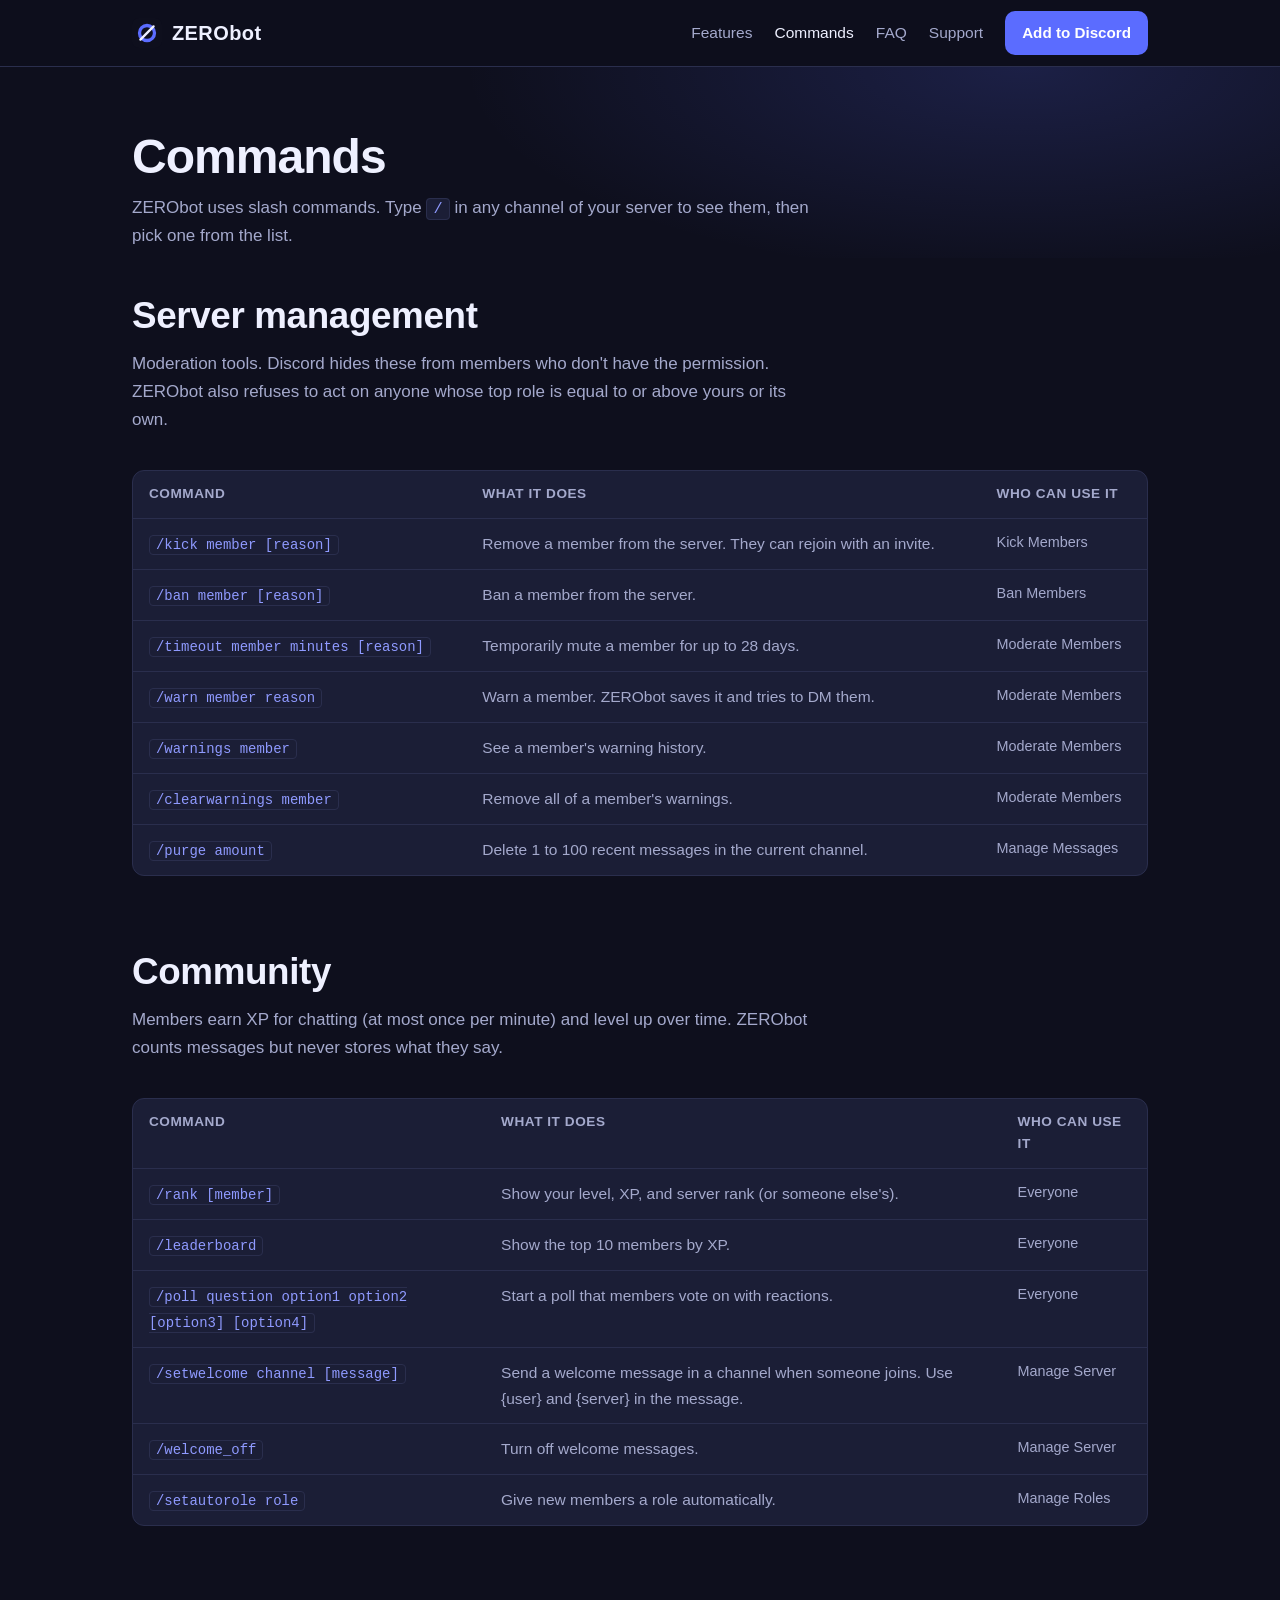
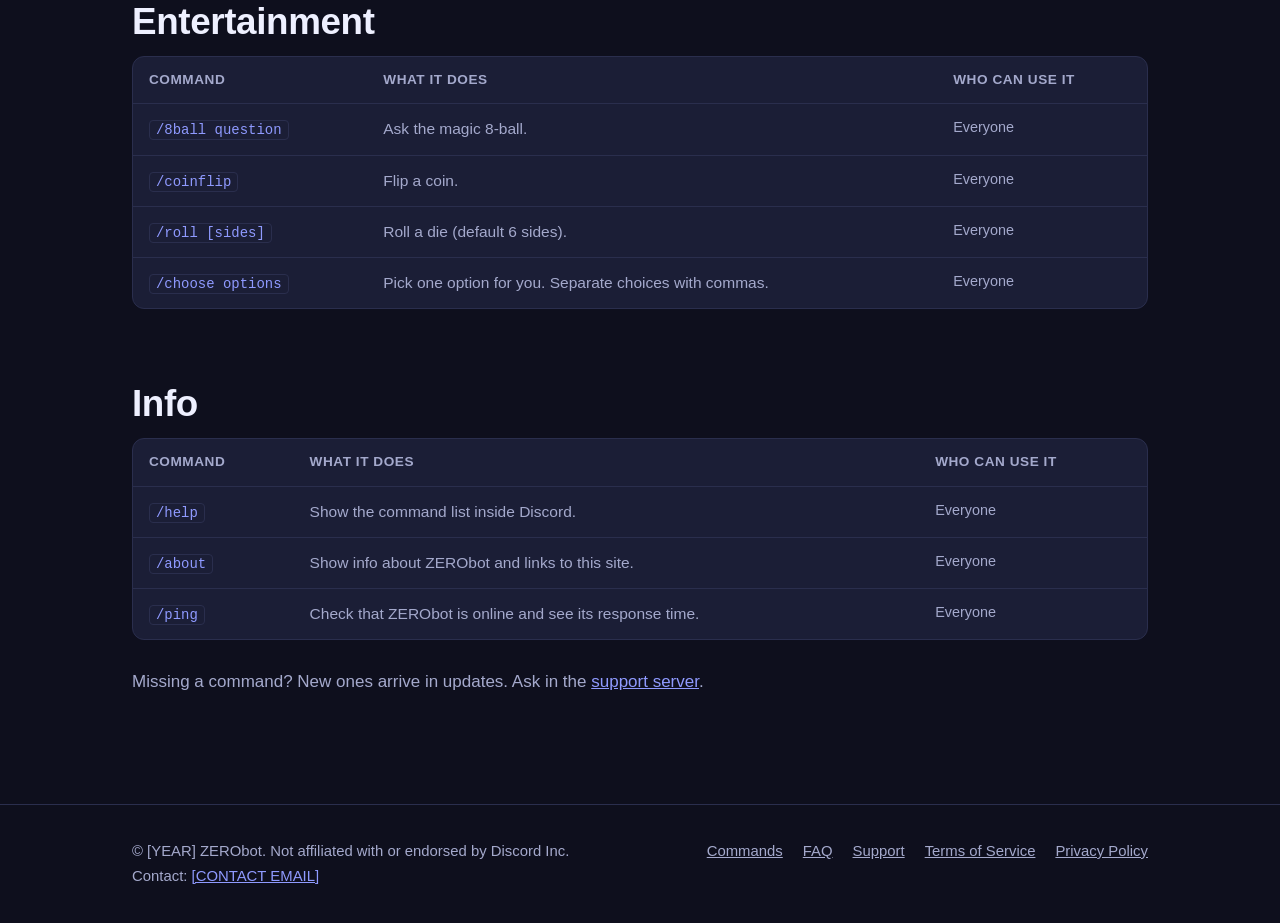
==== commands.html @ c49b829b "Add files via upload" ====
<!DOCTYPE html>
<html lang="en">
<head>
  <meta charset="utf-8">
  <meta name="viewport" content="width=device-width, initial-scale=1">
  <title>Commands – ZERObot</title>
  <meta name="description" content="Every ZERObot slash command, grouped by category.">
  <link rel="icon" type="image/svg+xml" href="favicon.svg">
  <link rel="icon" type="image/png" sizes="32x32" href="favicon-32.png">
  <link rel="apple-touch-icon" href="apple-touch-icon.png">
  <link rel="stylesheet" href="home.css">
</head>
<body>

  <div class="topbar">
    <div class="wrap">
      <a class="logo" href="index.html"><img class="logo-mark" src="favicon.svg" alt="" width="30" height="30">ZERObot</a>
      <nav>
        <a href="index.html#features">Features</a>
        <a href="commands.html" aria-current="page">Commands</a>
        <a href="faq.html">FAQ</a>
        <a href="support.html">Support</a>
        <a class="btn small" href="invite.html">Add to Discord</a>
      </nav>
    </div>
  </div>

  <main>
    <div class="page-head"><div class="wrap">
      <h1>Commands</h1>
      <p>ZERObot uses slash commands. Type <code>/</code> in any channel of your server to see them, then pick one from the list.</p>
    </div></div>
    <div class="page-body"><div class="wrap">
      <h2>Server management</h2>
      <p class="sub">Moderation tools. Discord hides these from members who don't have the permission. ZERObot also refuses to act on anyone whose top role is equal to or above yours or its own.</p>
<div class="table-wrap">
<table class="cmds">
<tr><th>Command</th><th>What it does</th><th>Who can use it</th></tr>
<tr><td><code>/kick member [reason]</code></td><td>Remove a member from the server. They can rejoin with an invite.</td><td>Kick Members</td></tr>
<tr><td><code>/ban member [reason]</code></td><td>Ban a member from the server.</td><td>Ban Members</td></tr>
<tr><td><code>/timeout member minutes [reason]</code></td><td>Temporarily mute a member for up to 28 days.</td><td>Moderate Members</td></tr>
<tr><td><code>/warn member reason</code></td><td>Warn a member. ZERObot saves it and tries to DM them.</td><td>Moderate Members</td></tr>
<tr><td><code>/warnings member</code></td><td>See a member's warning history.</td><td>Moderate Members</td></tr>
<tr><td><code>/clearwarnings member</code></td><td>Remove all of a member's warnings.</td><td>Moderate Members</td></tr>
<tr><td><code>/purge amount</code></td><td>Delete 1 to 100 recent messages in the current channel.</td><td>Manage Messages</td></tr>
</table>
</div>

      <h2>Community</h2>
      <p class="sub">Members earn XP for chatting (at most once per minute) and level up over time. ZERObot counts messages but never stores what they say.</p>
<div class="table-wrap">
<table class="cmds">
<tr><th>Command</th><th>What it does</th><th>Who can use it</th></tr>
<tr><td><code>/rank [member]</code></td><td>Show your level, XP, and server rank (or someone else's).</td><td>Everyone</td></tr>
<tr><td><code>/leaderboard</code></td><td>Show the top 10 members by XP.</td><td>Everyone</td></tr>
<tr><td><code>/poll question option1 option2 [option3] [option4]</code></td><td>Start a poll that members vote on with reactions.</td><td>Everyone</td></tr>
<tr><td><code>/setwelcome channel [message]</code></td><td>Send a welcome message in a channel when someone joins. Use {user} and {server} in the message.</td><td>Manage Server</td></tr>
<tr><td><code>/welcome_off</code></td><td>Turn off welcome messages.</td><td>Manage Server</td></tr>
<tr><td><code>/setautorole role</code></td><td>Give new members a role automatically.</td><td>Manage Roles</td></tr>
</table>
</div>

      <h2>Entertainment</h2>
<div class="table-wrap">
<table class="cmds">
<tr><th>Command</th><th>What it does</th><th>Who can use it</th></tr>
<tr><td><code>/8ball question</code></td><td>Ask the magic 8-ball.</td><td>Everyone</td></tr>
<tr><td><code>/coinflip</code></td><td>Flip a coin.</td><td>Everyone</td></tr>
<tr><td><code>/roll [sides]</code></td><td>Roll a die (default 6 sides).</td><td>Everyone</td></tr>
<tr><td><code>/choose options</code></td><td>Pick one option for you. Separate choices with commas.</td><td>Everyone</td></tr>
</table>
</div>

      <h2>Info</h2>
<div class="table-wrap">
<table class="cmds">
<tr><th>Command</th><th>What it does</th><th>Who can use it</th></tr>
<tr><td><code>/help</code></td><td>Show the command list inside Discord.</td><td>Everyone</td></tr>
<tr><td><code>/about</code></td><td>Show info about ZERObot and links to this site.</td><td>Everyone</td></tr>
<tr><td><code>/ping</code></td><td>Check that ZERObot is online and see its response time.</td><td>Everyone</td></tr>
</table>
</div>

      <p class="sub" style="margin-top: 28px;">Missing a command? New ones arrive in updates. Ask in the <a href="[SUPPORT SERVER INVITE]">support server</a>.</p>
    </div></div>
  </main>
  <footer>
    <div class="wrap">
      <div>
        &copy; [YEAR] ZERObot. Not affiliated with or endorsed by Discord Inc.<br>
        Contact: <a href="mailto:[CONTACT EMAIL]">[CONTACT EMAIL]</a>
      </div>
      <nav>
        <a href="commands.html">Commands</a>
        <a href="faq.html">FAQ</a>
        <a href="support.html">Support</a>
        <a href="terms.html">Terms of Service</a>
        <a href="privacy.html">Privacy Policy</a>
      </nav>
    </div>
  </footer>

</body>
</html>
---- home.css ----
:root {
  --bg: #0e0f1d;
  --bg-2: #15172b;
  --card: #1b1e36;
  --line: #2a2e4d;
  --text: #eef0ff;
  --muted: #a4a9cc;
  --accent: #5b6cff;
  --accent-2: #8f9aff;
  --ok: #3ddc97;
  color-scheme: dark;
}

* { box-sizing: border-box; }

html { scroll-behavior: smooth; }

body {
  margin: 0;
  background: var(--bg);
  color: var(--text);
  font: 17px/1.65 -apple-system, "Segoe UI", Roboto, Helvetica, Arial, sans-serif;
}

a { color: var(--accent-2); }
a:focus-visible, .btn:focus-visible { outline: 2px solid var(--accent-2); outline-offset: 3px; }

.wrap { max-width: 1060px; margin: 0 auto; padding: 0 22px; }

/* Top bar */
.topbar { border-bottom: 1px solid var(--line); background: rgba(14, 15, 29, 0.9); position: sticky; top: 0; z-index: 10; backdrop-filter: blur(8px); }
.topbar .wrap { display: flex; align-items: center; justify-content: space-between; gap: 16px; min-height: 66px; }
.logo { display: flex; align-items: center; gap: 10px; font-weight: 800; font-size: 1.25rem; color: var(--text); text-decoration: none; letter-spacing: 0.02em; }
.logo-mark { width: 30px; height: 30px; display: block; }
.topbar nav { display: flex; align-items: center; gap: 22px; }
.topbar nav a { color: var(--muted); text-decoration: none; font-size: 0.97rem; }
.topbar nav a:hover { color: var(--text); }
.topbar nav a.btn { color: #fff; }

/* Buttons */
.btn { display: inline-block; padding: 12px 24px; border-radius: 10px; background: var(--accent); color: #fff; font-weight: 700; text-decoration: none; border: 1px solid transparent; }
.btn:hover { background: #7080ff; }
.btn.small { padding: 8px 16px; font-size: 0.95rem; }
.btn.ghost { background: transparent; border-color: var(--line); color: var(--text); }
.btn.ghost:hover { border-color: var(--accent-2); background: transparent; }

/* Hero */
.hero { padding: 84px 0 72px; background: radial-gradient(900px 400px at 75% 0%, rgba(91, 108, 255, 0.22), transparent 70%); }
.hero .wrap { display: grid; grid-template-columns: 1.05fr 0.95fr; gap: 48px; align-items: center; }
.hero h1 { font-size: clamp(2.3rem, 5vw, 3.6rem); line-height: 1.08; margin: 0 0 18px; letter-spacing: -0.02em; }
.hero p.lead { font-size: 1.15rem; color: var(--muted); max-width: 34em; margin: 0 0 30px; }
.hero .actions { display: flex; flex-wrap: wrap; gap: 12px; }
.hero .note { margin-top: 16px; color: var(--muted); font-size: 0.9rem; }

/* Fake Discord chat */
.chat { background: var(--bg-2); border: 1px solid var(--line); border-radius: 14px; padding: 18px; box-shadow: 0 20px 50px rgba(0, 0, 0, 0.35); }
.msg { display: flex; gap: 12px; margin-bottom: 16px; }
.msg:last-child { margin-bottom: 0; }
.avatar { flex: none; width: 38px; height: 38px; border-radius: 50%; background: #3b4070; display: grid; place-items: center; font-weight: 700; font-size: 0.9rem; }
.avatar.bot { background: var(--accent); }
.who { font-weight: 700; font-size: 0.95rem; }
.tag { display: inline-block; background: var(--accent); color: #fff; font-size: 0.65rem; font-weight: 700; padding: 1px 6px; border-radius: 4px; margin-left: 6px; vertical-align: 2px; }
.said { color: var(--muted); font-size: 0.95rem; margin: 2px 0 0; }
.said code { color: var(--accent-2); }
.embed { margin-top: 8px; border-left: 4px solid var(--accent); background: var(--card); border-radius: 6px; padding: 12px 14px; font-size: 0.93rem; }
.embed strong { display: block; margin-bottom: 4px; }
.embed ul { margin: 0; padding-left: 18px; color: var(--muted); }

/* Sections */
section { padding: 72px 0; }
section.alt { background: var(--bg-2); border-top: 1px solid var(--line); border-bottom: 1px solid var(--line); }
h2 { font-size: clamp(1.7rem, 3.4vw, 2.3rem); line-height: 1.2; margin: 0 0 12px; letter-spacing: -0.01em; }
.sub { color: var(--muted); max-width: 40em; margin: 0 0 36px; }

.grid { display: grid; grid-template-columns: repeat(3, 1fr); gap: 20px; }
.card { background: var(--card); border: 1px solid var(--line); border-radius: 14px; padding: 24px; }
.card h3 { margin: 0 0 8px; font-size: 1.15rem; }
.card p { margin: 0; color: var(--muted); font-size: 0.97rem; }

.split { display: grid; grid-template-columns: 1fr 1fr; gap: 48px; align-items: center; }
.split ul { padding-left: 20px; color: var(--muted); }
.split li { margin-bottom: 6px; }
.panel { background: var(--bg); border: 1px solid var(--line); border-radius: 14px; padding: 22px; }
.row { display: flex; justify-content: space-between; align-items: center; padding: 10px 0; border-bottom: 1px solid var(--line); font-size: 0.95rem; }
.row:last-child { border-bottom: 0; }
.on { color: var(--ok); font-weight: 700; }

/* CTA */
.cta { text-align: center; }
.cta p { color: var(--muted); margin: 0 auto 28px; max-width: 34em; }

/* Footer */
footer { border-top: 1px solid var(--line); padding: 34px 0 44px; color: var(--muted); font-size: 0.93rem; }
footer .wrap { display: flex; flex-wrap: wrap; gap: 16px 32px; justify-content: space-between; }
footer nav a { color: var(--muted); margin-right: 20px; }
footer nav a:hover { color: var(--text); }

@media (max-width: 860px) {
  .hero .wrap, .split { grid-template-columns: 1fr; }
  .grid { grid-template-columns: 1fr; }
  .topbar nav a:not(.btn) { display: none; }
  .hero { padding-top: 56px; }
  section { padding: 52px 0; }
}

/* ---- Added: inner pages, commands, FAQ, feature sections ---- */
code { background: var(--card); border: 1px solid var(--line); border-radius: 4px; padding: 1px 6px; font-size: 0.9em; color: var(--accent-2); }

.topbar nav a[aria-current="page"] { color: var(--text); }

.page-head { padding: 64px 0 8px; background: radial-gradient(800px 300px at 80% 0%, rgba(91, 108, 255, 0.18), transparent 70%); }
.page-head h1 { font-size: clamp(2rem, 4.5vw, 3rem); line-height: 1.1; margin: 0 0 10px; letter-spacing: -0.02em; }
.page-head p { color: var(--muted); max-width: 40em; margin: 0; }

.page-body { padding: 36px 0 72px; }
.page-body h2 { margin-top: 2em; }
.page-body h2:first-child { margin-top: 0; }

.table-wrap { overflow-x: auto; border: 1px solid var(--line); border-radius: 12px; background: var(--card); }
table.cmds { width: 100%; border-collapse: collapse; min-width: 560px; }
table.cmds th, table.cmds td { text-align: left; padding: 12px 16px; border-bottom: 1px solid var(--line); vertical-align: top; font-size: 0.97rem; }
table.cmds tr:last-child td { border-bottom: 0; }
table.cmds th { color: var(--muted); font-weight: 600; font-size: 0.85rem; text-transform: uppercase; letter-spacing: 0.04em; }
table.cmds td:nth-child(2) { color: var(--muted); }
table.cmds td:nth-child(3) { white-space: nowrap; color: var(--muted); font-size: 0.9rem; }

details.faq { background: var(--card); border: 1px solid var(--line); border-radius: 12px; padding: 4px 20px; margin-bottom: 12px; }
details.faq summary { cursor: pointer; font-weight: 600; padding: 14px 0; list-style-position: outside; }
details.faq summary:focus-visible { outline: 2px solid var(--accent-2); outline-offset: 4px; }
details.faq[open] summary { border-bottom: 1px solid var(--line); margin-bottom: 12px; }
details.faq p, details.faq ul { color: var(--muted); margin: 0 0 14px; }

.contact-grid { display: grid; grid-template-columns: repeat(2, 1fr); gap: 20px; margin-bottom: 8px; }
.contact-grid .card a { font-weight: 600; }

.chips { display: flex; flex-wrap: wrap; gap: 8px; margin-top: 16px; }
.chip { background: var(--bg); border: 1px solid var(--line); border-radius: 999px; padding: 4px 12px; font-size: 0.88rem; color: var(--accent-2); }

.split.reverse > :first-child { order: 2; }
.feature-list { list-style: none; padding: 0; margin: 0 0 8px; color: var(--muted); }
.feature-list li { padding-left: 26px; position: relative; margin-bottom: 8px; }
.feature-list li::before { content: ""; position: absolute; left: 4px; top: 0.7em; width: 8px; height: 8px; border-radius: 50%; background: var(--accent); }
.eyebrow { color: var(--accent-2); font-weight: 700; font-size: 0.85rem; text-transform: uppercase; letter-spacing: 0.08em; margin: 0 0 8px; }

footer nav { display: flex; flex-wrap: wrap; gap: 8px 20px; }
footer nav a { margin-right: 0; }

@media (max-width: 860px) {
  .contact-grid { grid-template-columns: 1fr; }
  .split.reverse > :first-child { order: 0; }
}
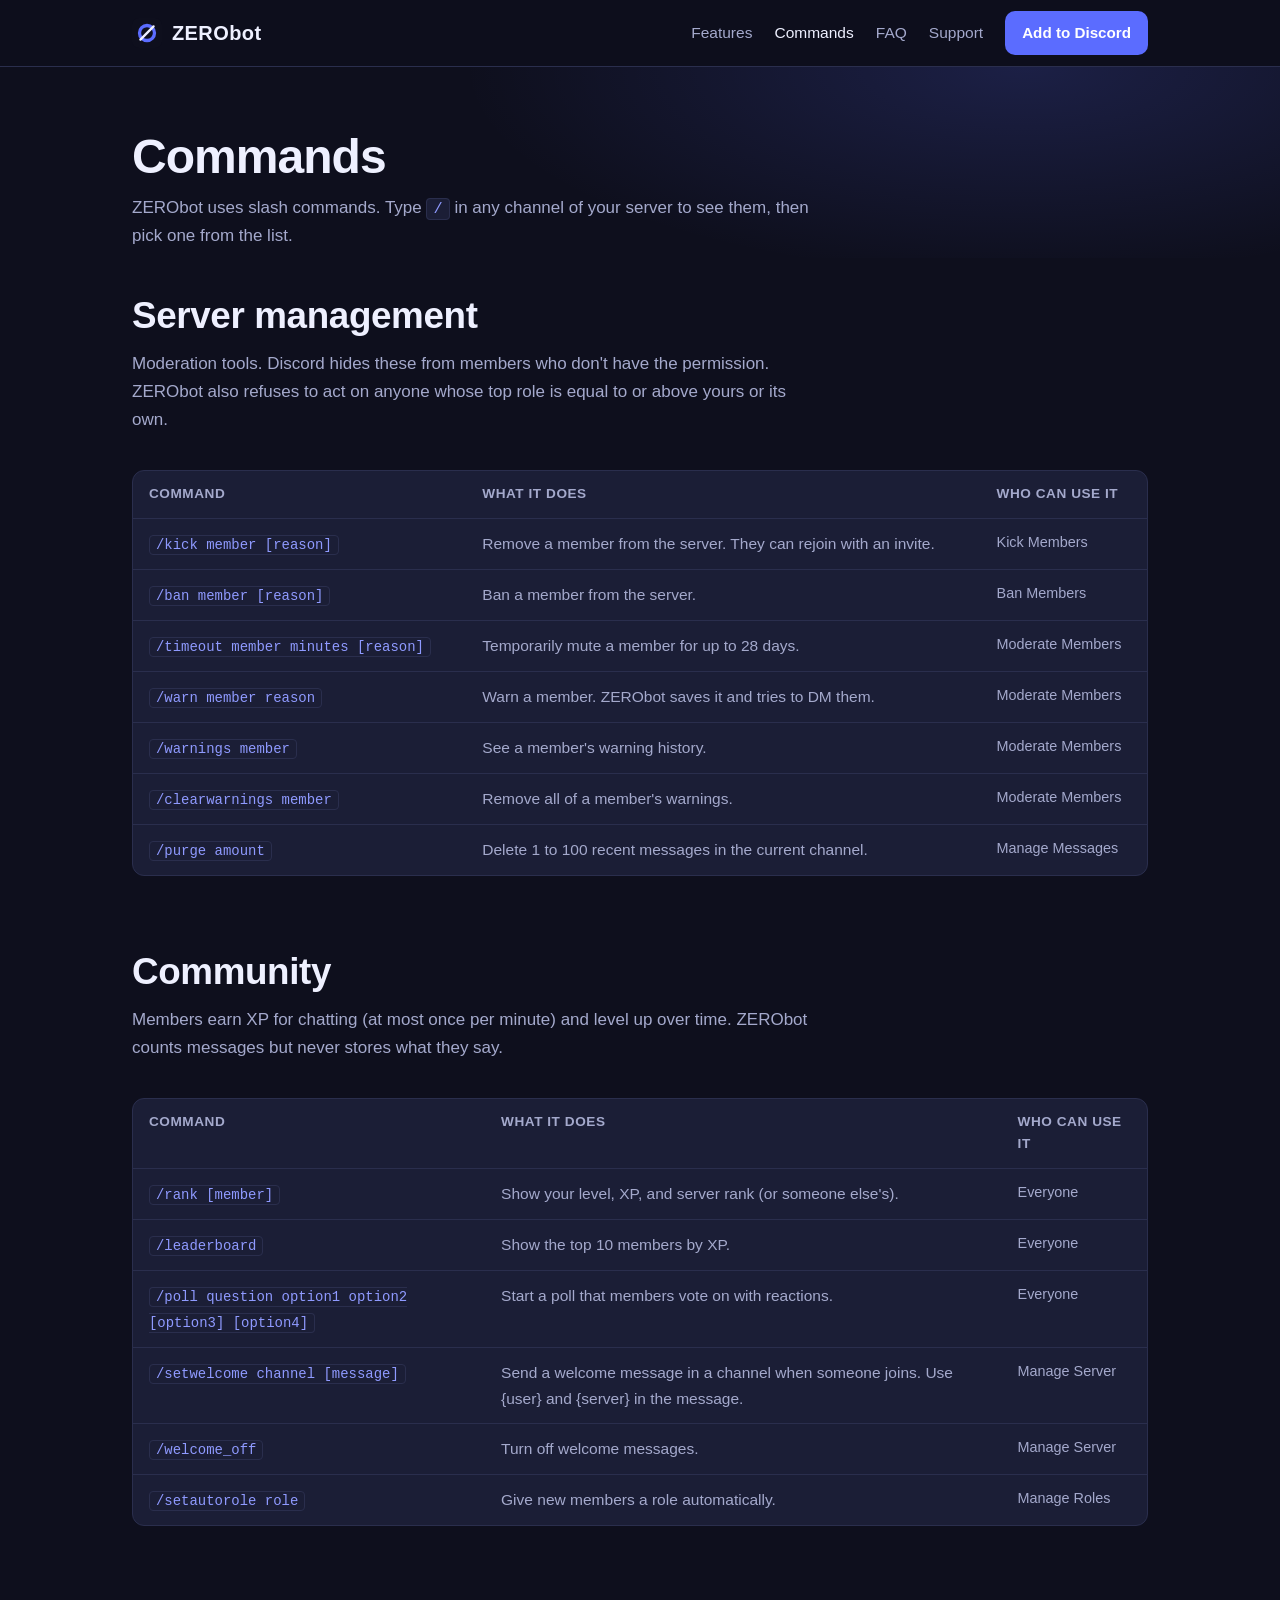
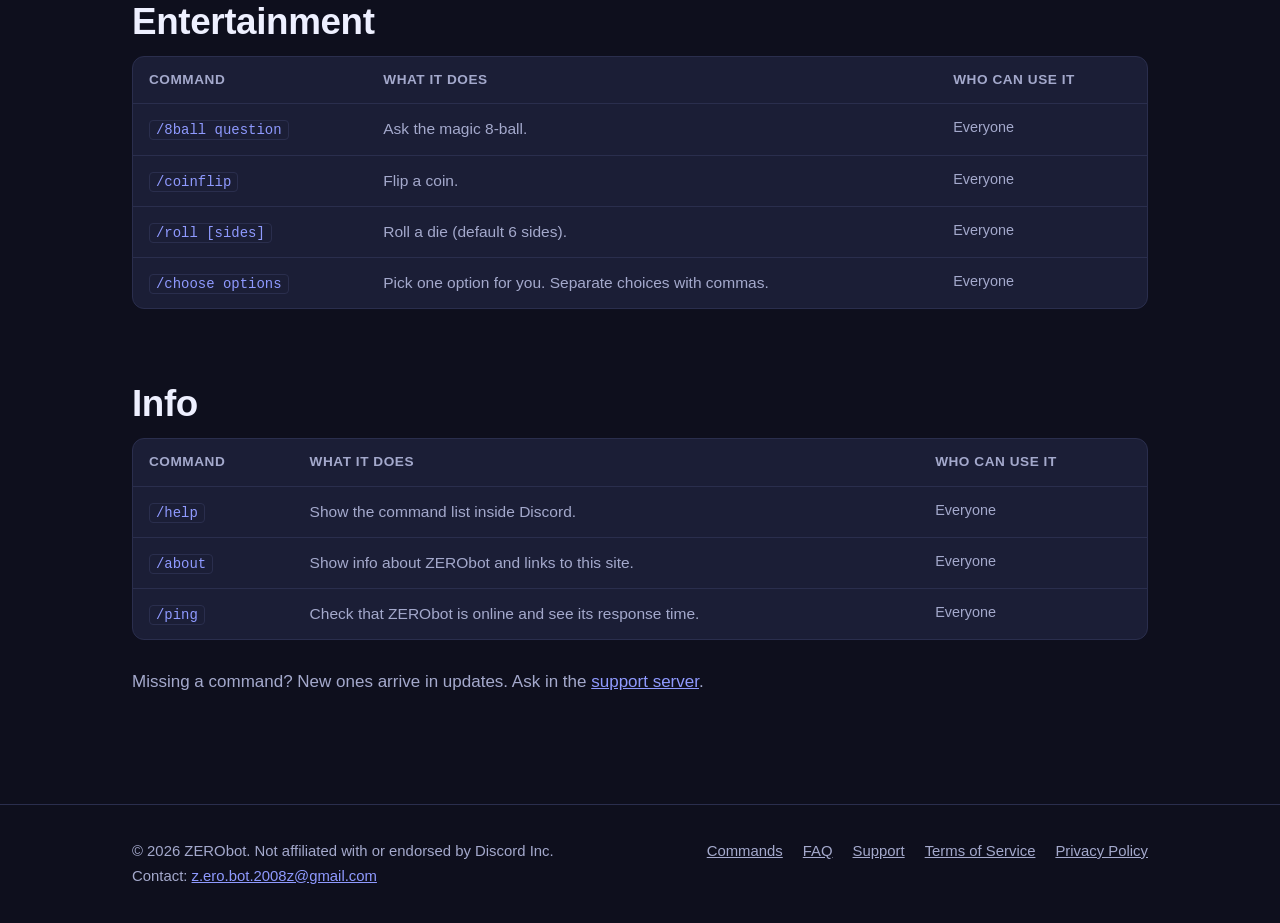
==== commit 33d45318: "Add files via upload" ====
--- a/commands.html
+++ b/commands.html
@@ -87,8 +87,8 @@
   <footer>
     <div class="wrap">
       <div>
-        &copy; [YEAR] ZERObot. Not affiliated with or endorsed by Discord Inc.<br>
-        Contact: <a href="mailto:[CONTACT EMAIL]">[CONTACT EMAIL]</a>
+        &copy; 2026 ZERObot. Not affiliated with or endorsed by Discord Inc.<br>
+        Contact: <a href="mailto:z.ero.bot.2008z@gmail.com">z.ero.bot.2008z@gmail.com</a>
       </div>
       <nav>
         <a href="commands.html">Commands</a>
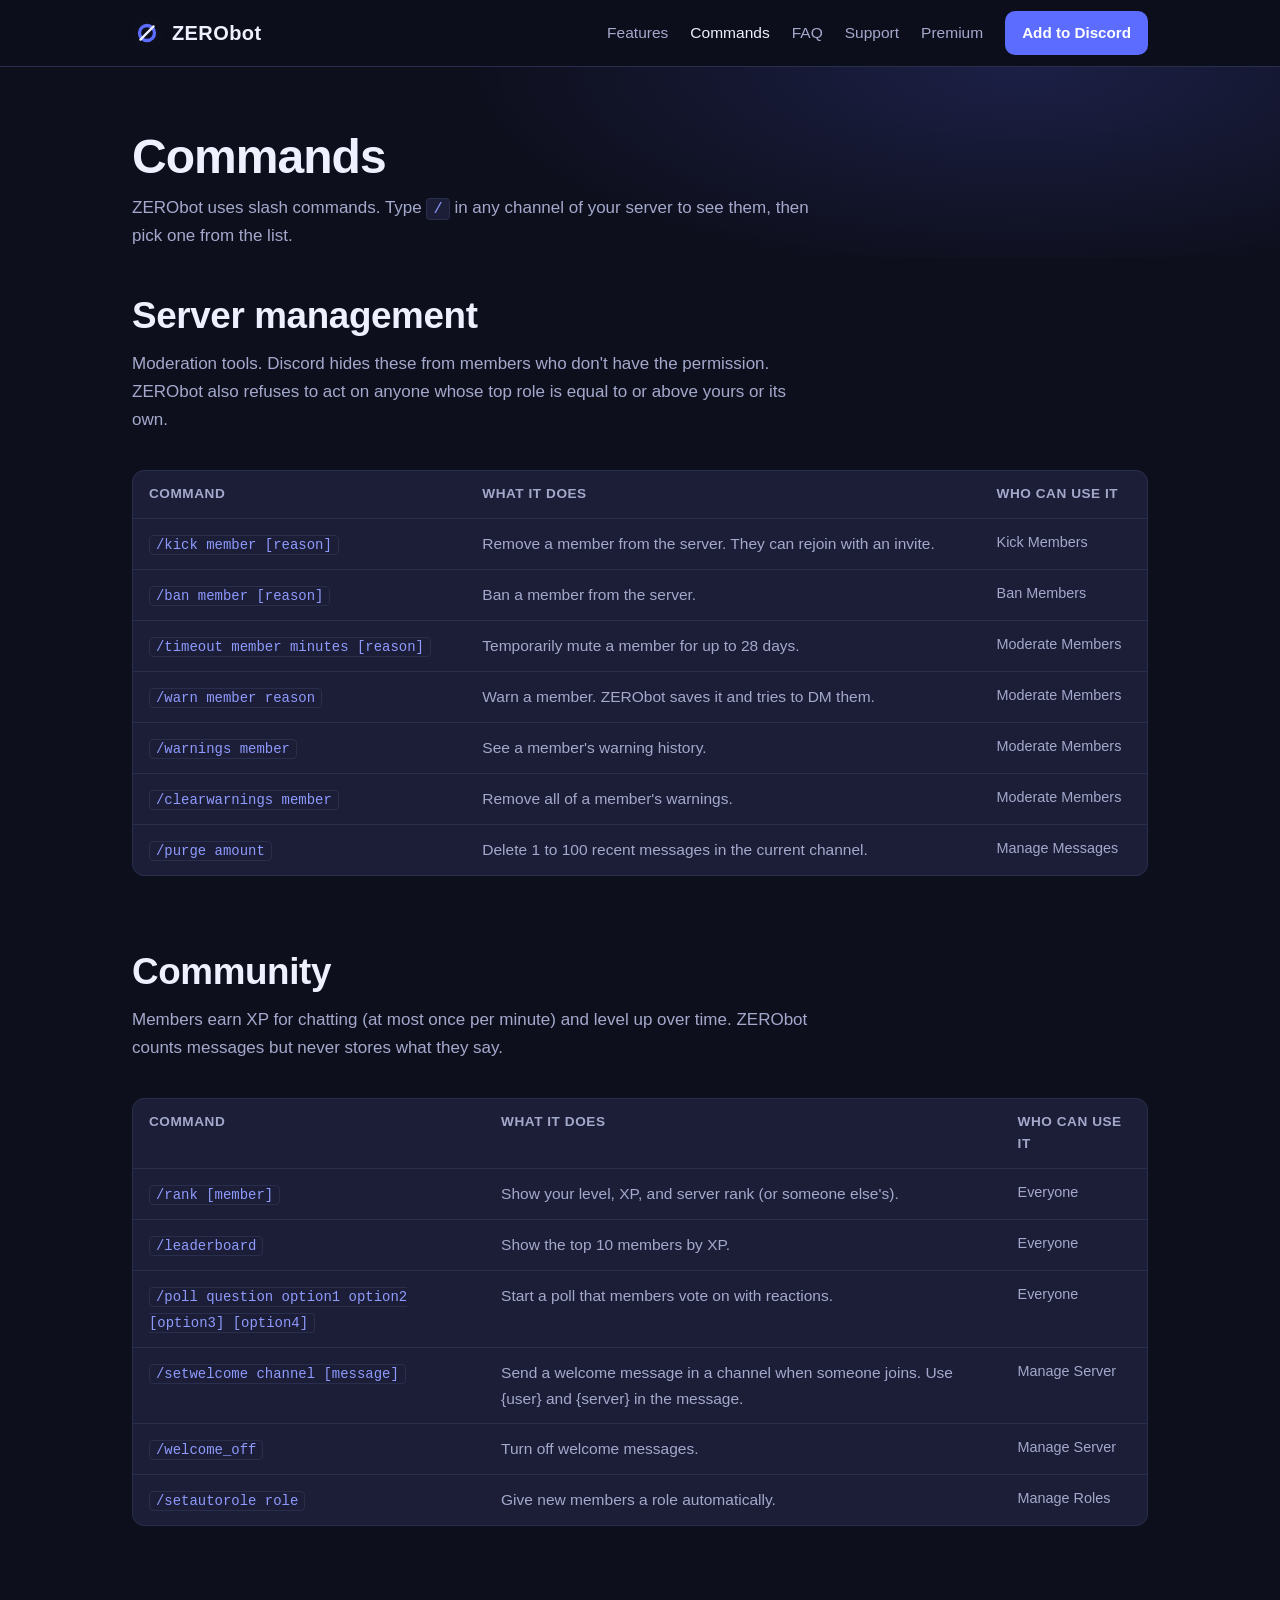
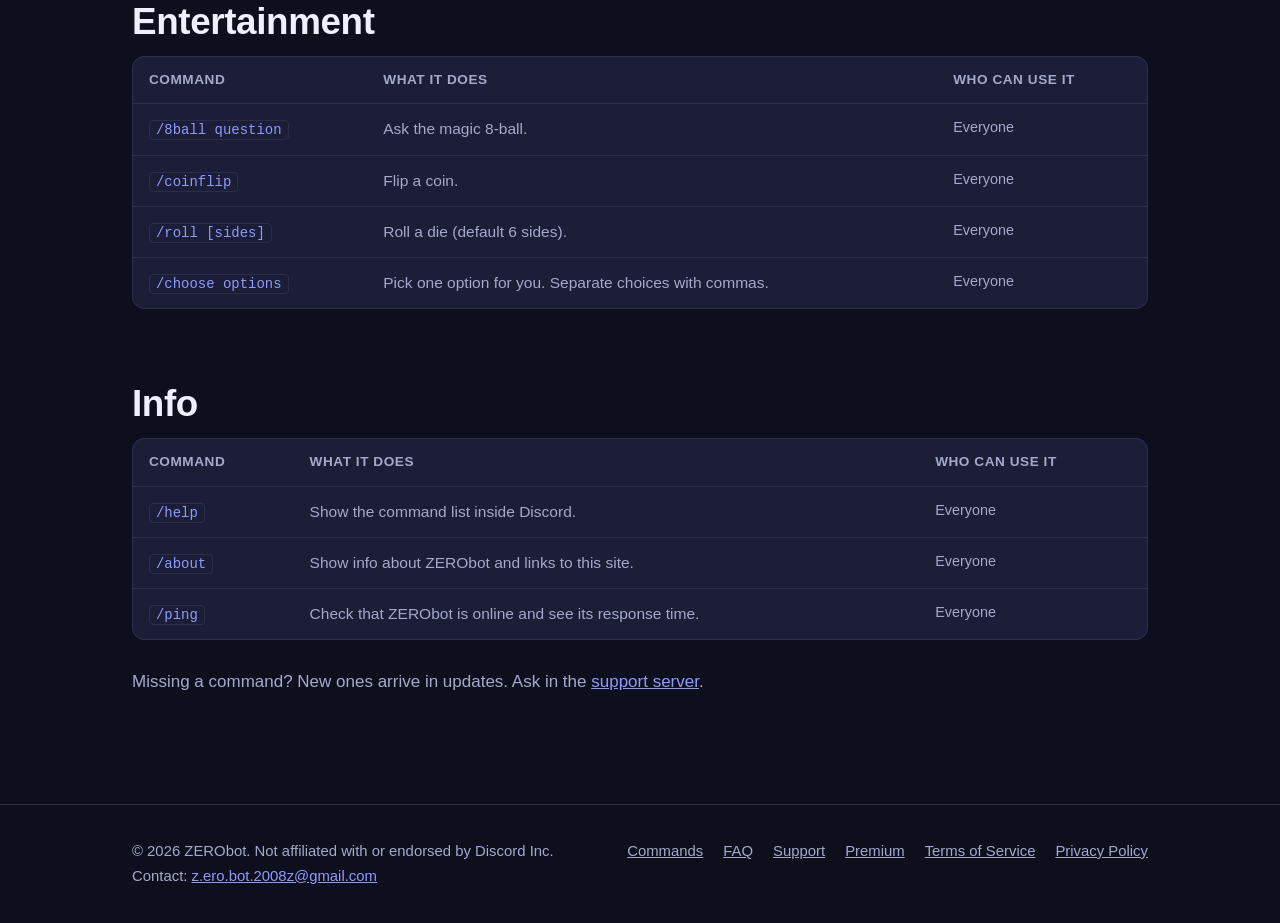
==== commit ce368aaa: "Add files via upload" ====
--- a/commands.html
+++ b/commands.html
@@ -20,6 +20,7 @@
         <a href="commands.html" aria-current="page">Commands</a>
         <a href="faq.html">FAQ</a>
         <a href="support.html">Support</a>
+        <a href="premium.html">Premium</a>
         <a class="btn small" href="invite.html">Add to Discord</a>
       </nav>
     </div>
@@ -81,7 +82,7 @@
 </table>
 </div>
 
-      <p class="sub" style="margin-top: 28px;">Missing a command? New ones arrive in updates. Ask in the <a href="[SUPPORT SERVER INVITE]">support server</a>.</p>
+      <p class="sub" style="margin-top: 28px;">Missing a command? New ones arrive in updates. Ask in the <a href="https://discord.gg/n957uU3GEW">support server</a>.</p>
     </div></div>
   </main>
   <footer>
@@ -94,6 +95,7 @@
         <a href="commands.html">Commands</a>
         <a href="faq.html">FAQ</a>
         <a href="support.html">Support</a>
+        <a href="premium.html">Premium</a>
         <a href="terms.html">Terms of Service</a>
         <a href="privacy.html">Privacy Policy</a>
       </nav>
--- a/home.css
+++ b/home.css
@@ -149,3 +149,5 @@
   .contact-grid { grid-template-columns: 1fr; }
   .split.reverse > :first-child { order: 0; }
 }
+
+.badge { display: inline-block; background: rgba(91, 108, 255, 0.18); color: var(--accent-2); border: 1px solid var(--accent); border-radius: 999px; padding: 3px 14px; font-size: 0.85rem; font-weight: 700; letter-spacing: 0.04em; margin-bottom: 14px; }
